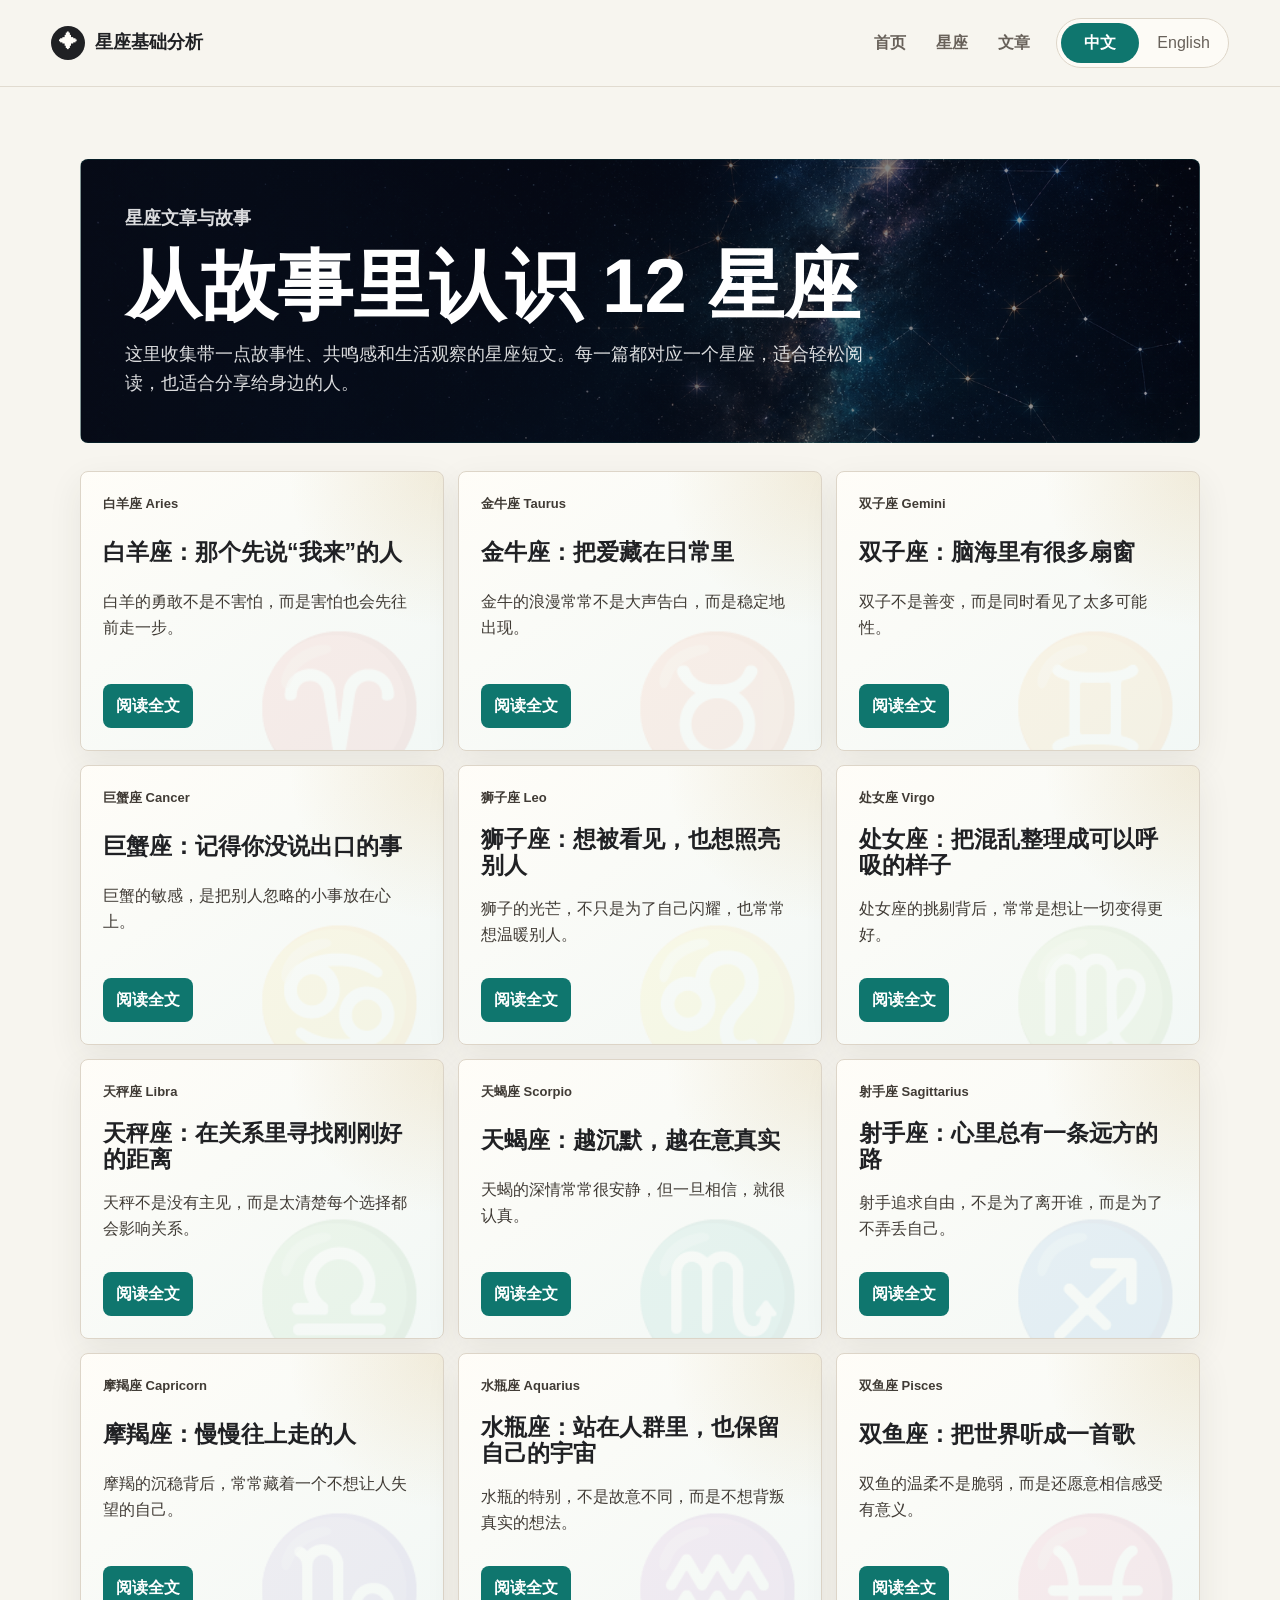
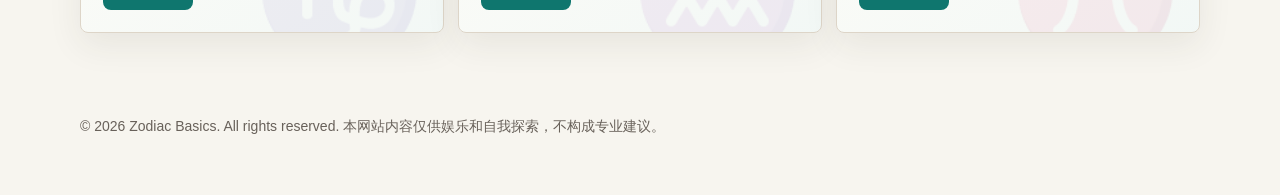
==== articles.html @ 5f8f8c0f "Add zodiac story articles page" ====
<!doctype html>
<html lang="zh-CN">
  <head>
    <meta charset="utf-8">
    <meta name="viewport" content="width=device-width, initial-scale=1">
    <title>星座文章与故事 | Zodiac Articles</title>
    <meta
      name="description"
      content="阅读关于 12 星座的短文、故事和性格观察，轻松认识自己和身边的人。"
    >
    <!-- Google tag (gtag.js) -->
    <script async src="https://www.googletagmanager.com/gtag/js?id=G-V8E2GJHRS3"></script>
    <script>
      window.dataLayer = window.dataLayer || [];
      window.gtag = function(){window.dataLayer.push(arguments);};
      gtag("js", new Date());
      gtag("config", "G-V8E2GJHRS3");
    </script>
    <link rel="stylesheet" href="styles.css?v=20260525-1">
  </head>
  <body>
    <header class="site-header">
      <a class="brand" href="index.html" aria-label="Zodiac Basics home">
        <span class="brand-mark">✦</span>
        <span>星座基础分析</span>
      </a>
      <div class="header-actions">
        <nav class="site-nav" aria-label="Main navigation">
          <a href="index.html">首页</a>
          <a href="index.html#zodiac">星座</a>
          <a href="articles.html" aria-current="page">文章</a>
        </nav>
        <div class="language-switch" aria-label="Language switch">
          <button class="lang-button active" type="button" data-article-lang="zh">中文</button>
          <button class="lang-button" type="button" data-article-lang="en">English</button>
        </div>
      </div>
    </header>

    <main class="articles-page">
      <section class="articles-hero">
        <p class="eyebrow" data-article-i18n="eyebrow">星座文章与故事</p>
        <h1 data-article-i18n="title">从故事里认识 12 星座</h1>
        <p data-article-i18n="intro">
          这里会慢慢收集星座短文、关系观察和生活故事。先从几篇轻量内容开始，让网站更有阅读价值。
        </p>
      </section>

      <section class="article-grid" id="article-grid" aria-label="Zodiac articles"></section>

      <section class="article-reader" id="article-reader" hidden>
        <button type="button" class="modal-close article-close" id="article-close" aria-label="Close article">×</button>
        <p class="eyebrow" id="reader-tag">Zodiac Story</p>
        <h2 id="reader-title"></h2>
        <div id="reader-body"></div>
      </section>
    </main>

    <footer class="site-footer">
      <p>© 2026 Zodiac Basics. All rights reserved. 本网站内容仅供娱乐和自我探索，不构成专业建议。</p>
    </footer>

    <script src="articles.js?v=20260525-1"></script>
  </body>
</html>
---- styles.css ----
:root {
  color-scheme: light;
  --bg: #f7f5ef;
  --ink: #202124;
  --muted: #68615a;
  --line: #ddd5c8;
  --paper: #fffdf8;
  --accent: #0f766e;
  --accent-strong: #0b5f59;
  --gold: #bf8f2f;
  --rose: #b85d68;
  --shadow: 0 18px 48px rgba(52, 45, 36, 0.12);
}

* {
  box-sizing: border-box;
}

html {
  scroll-behavior: smooth;
}

body {
  margin: 0;
  min-height: 100vh;
  background: #f7f5ef;
  color: var(--ink);
  font-family: Arial, "Noto Sans SC", "Microsoft YaHei", sans-serif;
  line-height: 1.6;
}

body.modal-open {
  overflow: hidden;
}

.site-header {
  position: sticky;
  top: 0;
  z-index: 5;
  display: flex;
  align-items: center;
  justify-content: space-between;
  gap: 16px;
  padding: 18px clamp(18px, 4vw, 56px);
  background: rgba(247, 245, 239, 0.86);
  border-bottom: 1px solid rgba(221, 213, 200, 0.8);
  backdrop-filter: blur(16px);
}

.brand {
  display: inline-flex;
  align-items: center;
  gap: 10px;
  color: var(--ink);
  font-size: 18px;
  font-weight: 800;
  text-decoration: none;
}

.brand-mark {
  display: grid;
  width: 34px;
  height: 34px;
  place-items: center;
  border-radius: 50%;
  background: var(--ink);
  color: #fffdf8;
}

.header-actions {
  display: flex;
  align-items: center;
  gap: 14px;
}

.site-nav {
  display: inline-flex;
  align-items: center;
  gap: 6px;
}

.site-nav a {
  min-height: 38px;
  padding: 8px 12px;
  border-radius: 999px;
  color: var(--muted);
  font-weight: 700;
  text-decoration: none;
}

.site-nav a:hover {
  background: rgba(15, 118, 110, 0.1);
  color: var(--accent-strong);
}

.language-switch {
  display: inline-flex;
  gap: 4px;
  padding: 4px;
  border: 1px solid var(--line);
  border-radius: 999px;
  background: rgba(255, 253, 248, 0.8);
}

.lang-button,
.unlock-button,
.zodiac-card {
  font: inherit;
}

.lang-button {
  min-width: 78px;
  min-height: 38px;
  padding: 7px 14px;
  border: 0;
  border-radius: 999px;
  background: transparent;
  color: var(--muted);
  cursor: pointer;
}

.lang-button.active {
  background: var(--accent);
  color: white;
  font-weight: 700;
}

main {
  width: 100%;
  margin: 0;
}

.welcome {
  position: relative;
  display: grid;
  grid-template-columns: minmax(0, 1fr) minmax(230px, 320px);
  gap: clamp(22px, 5vw, 60px);
  align-items: end;
  min-height: calc(100vh - 132px);
  padding: clamp(54px, 8vw, 92px) max(18px, calc((100vw - 1120px) / 2)) 44px;
  overflow: hidden;
  background:
    linear-gradient(90deg, rgba(8, 12, 24, 0.84) 0%, rgba(8, 12, 24, 0.62) 42%, rgba(8, 12, 24, 0.22) 100%),
    linear-gradient(180deg, rgba(8, 12, 24, 0.12) 0%, rgba(8, 12, 24, 0.75) 100%),
    url("assets/hero-stars.png") center / cover no-repeat;
  color: white;
}

.welcome::after {
  position: absolute;
  right: 0;
  bottom: 0;
  left: 0;
  height: 34%;
  background: linear-gradient(180deg, transparent, rgba(247, 245, 239, 0.2));
  content: "";
  pointer-events: none;
}

.welcome-copy,
.time-panel {
  position: relative;
  z-index: 1;
}

.welcome-copy h1 {
  max-width: 820px;
  color: white;
  text-shadow: 0 16px 40px rgba(0, 0, 0, 0.42);
}

.welcome .eyebrow,
.welcome .hero-text {
  color: rgba(255, 255, 255, 0.86);
}

.welcome-actions {
  display: flex;
  flex-wrap: wrap;
  gap: 10px;
  margin-top: 28px;
}

.primary-link,
.secondary-link {
  display: inline-flex;
  align-items: center;
  justify-content: center;
  min-height: 46px;
  padding: 11px 16px;
  border-radius: 8px;
  font-weight: 800;
  text-decoration: none;
}

.primary-link {
  background: var(--accent);
  color: white;
}

.primary-link:hover {
  background: var(--accent-strong);
}

.secondary-link {
  border: 1px solid rgba(255, 255, 255, 0.32);
  background: rgba(255, 255, 255, 0.14);
  color: white;
  backdrop-filter: blur(10px);
}

.secondary-link:hover {
  border-color: rgba(255, 255, 255, 0.64);
  background: rgba(255, 255, 255, 0.2);
}

.time-panel {
  display: grid;
  gap: 4px;
  padding: 22px;
  border: 1px solid rgba(255, 255, 255, 0.24);
  border-radius: 8px;
  background: rgba(8, 12, 24, 0.48);
  box-shadow: 0 20px 58px rgba(0, 0, 0, 0.24);
  backdrop-filter: blur(14px);
}

.time-panel strong {
  font-size: 20px;
}

.time-panel span {
  color: #f7df9c;
  font-size: 34px;
  font-weight: 900;
  line-height: 1.1;
}

.hero {
  width: min(1120px, calc(100% - 36px));
  margin: 0 auto;
  display: grid;
  grid-template-columns: minmax(0, 1.05fr) minmax(280px, 0.95fr);
  gap: clamp(28px, 5vw, 72px);
  align-items: center;
  min-height: 470px;
  padding: clamp(42px, 7vw, 84px) 0 38px;
}

.eyebrow {
  margin: 0 0 8px;
  color: var(--accent-strong);
  font-size: 13px;
  font-weight: 800;
  letter-spacing: 0;
  text-transform: uppercase;
}

h1,
h2,
p {
  overflow-wrap: anywhere;
}

h1 {
  max-width: 760px;
  margin: 0;
  font-size: clamp(42px, 7vw, 76px);
  line-height: 1.05;
  letter-spacing: 0;
}

h2 {
  margin: 0;
  font-size: clamp(28px, 4vw, 44px);
  line-height: 1.15;
  letter-spacing: 0;
}

.hero-text {
  max-width: 630px;
  margin: 22px 0 0;
  color: var(--muted);
  font-size: 18px;
}

.sky-visual {
  position: relative;
  min-height: 330px;
  overflow: hidden;
  border: 1px solid rgba(15, 118, 110, 0.18);
  border-radius: 8px;
  background:
    linear-gradient(145deg, rgba(32, 33, 36, 0.94), rgba(15, 72, 79, 0.9)),
    #202124;
  box-shadow: var(--shadow);
}

.moon {
  position: absolute;
  right: 20%;
  top: 26%;
  width: 112px;
  height: 112px;
  border-radius: 50%;
  background:
    radial-gradient(circle at 36% 32%, #fff7d8 0 8%, transparent 9%),
    radial-gradient(circle at 66% 60%, rgba(120, 108, 90, 0.3) 0 10%, transparent 11%),
    #f7df9c;
  box-shadow: 0 0 48px rgba(247, 223, 156, 0.38);
}

.orbit {
  position: absolute;
  left: 12%;
  bottom: 14%;
  width: 76%;
  height: 46%;
  border: 1px solid rgba(255, 253, 248, 0.24);
  border-radius: 50%;
  transform: rotate(-16deg);
}

.star {
  position: absolute;
  width: 6px;
  height: 6px;
  border-radius: 50%;
  background: #fffdf8;
  box-shadow: 0 0 18px rgba(255, 253, 248, 0.9);
}

.s1 { left: 18%; top: 24%; }
.s2 { left: 32%; top: 58%; }
.s3 { right: 22%; bottom: 22%; }
.s4 { right: 38%; top: 16%; }

.zodiac-section,
.analysis-section {
  width: min(1120px, calc(100% - 36px));
  margin: 0 auto;
  padding: 34px 0;
}

.section-heading {
  display: flex;
  align-items: end;
  justify-content: space-between;
  gap: 18px;
  margin-bottom: 20px;
}

.zodiac-grid {
  display: grid;
  grid-template-columns: repeat(4, minmax(0, 1fr));
  gap: 12px;
}

.zodiac-card {
  display: grid;
  grid-template-columns: auto 1fr;
  align-items: center;
  gap: 12px;
  min-height: 96px;
  padding: 16px;
  border: 1px solid var(--line);
  border-radius: 8px;
  background: rgba(255, 253, 248, 0.82);
  color: var(--ink);
  text-align: left;
  cursor: pointer;
  box-shadow: 0 10px 28px rgba(52, 45, 36, 0.06);
}

.zodiac-card:hover,
.zodiac-card.active {
  border-color: rgba(15, 118, 110, 0.45);
  box-shadow: 0 14px 34px rgba(15, 118, 110, 0.14);
  transform: translateY(-1px);
}

.symbol {
  display: grid;
  width: 48px;
  height: 48px;
  place-items: center;
  border-radius: 50%;
  background: #202124;
  color: #f7df9c;
  font-size: 28px;
}

.card-name {
  display: block;
  font-weight: 800;
}

.card-date {
  display: block;
  color: var(--muted);
  font-size: 13px;
}

.analysis-panel {
  position: relative;
  overflow: hidden;
  display: grid;
  gap: 14px;
  padding: clamp(22px, 4vw, 36px);
  border: 1px solid var(--line);
  border-radius: 8px;
  background:
    radial-gradient(circle at 86% 16%, rgba(191, 143, 47, 0.18), transparent 28%),
    radial-gradient(circle at 12% 92%, rgba(15, 118, 110, 0.14), transparent 34%),
    linear-gradient(135deg, rgba(255, 253, 248, 0.98), rgba(244, 250, 248, 0.94));
  box-shadow: var(--shadow);
}

.analysis-panel::before {
  position: absolute;
  top: 50%;
  right: clamp(14px, 6vw, 72px);
  z-index: 0;
  color: rgba(15, 118, 110, 0.08);
  content: var(--sign-symbol, "♈");
  font-family: Arial, "Noto Sans Symbols", sans-serif;
  font-size: clamp(150px, 26vw, 320px);
  font-weight: 900;
  line-height: 1;
  pointer-events: none;
  transform: translateY(-50%) rotate(-8deg);
}

.analysis-panel > * {
  position: relative;
  z-index: 1;
}

.date-range {
  margin: 0;
  color: var(--gold);
  font-weight: 800;
}

.analysis-text {
  max-width: 860px;
  margin: 0;
  color: #403b35;
  font-size: 18px;
}

.celebrity-row {
  display: flex;
  flex-wrap: wrap;
  gap: 8px 12px;
  align-items: center;
  padding-top: 6px;
  color: var(--muted);
}

.celebrity-row span {
  font-size: 14px;
  font-weight: 800;
}

.celebrity-row strong {
  color: var(--ink);
}

.unlock-button {
  width: fit-content;
  min-height: 48px;
  margin-top: 8px;
  padding: 12px 18px;
  border: 0;
  border-radius: 8px;
  background: var(--rose);
  color: white;
  font-weight: 800;
  cursor: pointer;
}

.unlock-button:hover {
  background: #9f4c57;
}

.modal-backdrop {
  position: fixed;
  inset: 0;
  z-index: 20;
  display: grid;
  place-items: center;
  padding: 18px;
  background: rgba(8, 12, 24, 0.64);
  backdrop-filter: blur(10px);
}

.modal-backdrop[hidden] {
  display: none;
}

.premium-modal {
  position: relative;
  width: min(560px, 100%);
  max-height: calc(100vh - 36px);
  overflow: auto;
  padding: clamp(24px, 4vw, 34px);
  border: 1px solid rgba(255, 255, 255, 0.28);
  border-radius: 8px;
  background:
    radial-gradient(circle at 90% 0%, rgba(191, 143, 47, 0.2), transparent 30%),
    linear-gradient(145deg, #fffdf8, #f2f8f6);
  box-shadow: 0 24px 80px rgba(0, 0, 0, 0.32);
}

.modal-close {
  position: absolute;
  top: 14px;
  right: 14px;
  display: grid;
  width: 38px;
  height: 38px;
  place-items: center;
  border: 1px solid var(--line);
  border-radius: 50%;
  background: rgba(255, 253, 248, 0.86);
  color: var(--ink);
  cursor: pointer;
  font: inherit;
  font-size: 24px;
  line-height: 1;
}

.premium-price {
  width: fit-content;
  margin: 14px 0 0;
  padding: 7px 12px;
  border-radius: 999px;
  background: rgba(191, 143, 47, 0.14);
  color: #8a651c;
  font-weight: 900;
}

.premium-copy {
  margin: 18px 0 0;
  color: #403b35;
  font-size: 17px;
}

.premium-list {
  display: grid;
  grid-template-columns: repeat(2, minmax(0, 1fr));
  gap: 10px;
  margin: 18px 0 0;
  padding: 0;
  list-style: none;
}

.premium-list li {
  min-height: 44px;
  padding: 10px 12px;
  border: 1px solid var(--line);
  border-radius: 8px;
  background: rgba(255, 255, 255, 0.62);
  font-weight: 800;
}

.premium-interest-button {
  width: 100%;
  min-height: 50px;
  margin-top: 20px;
  border: 0;
  border-radius: 8px;
  background: var(--accent);
  color: white;
  cursor: pointer;
  font: inherit;
  font-weight: 900;
}

.premium-interest-button:hover {
  background: var(--accent-strong);
}

.microcopy {
  margin: 0;
  color: var(--muted);
  font-size: 14px;
}

.site-footer {
  width: min(1120px, calc(100% - 36px));
  margin: 0 auto;
  padding: 30px 0 44px;
  color: var(--muted);
  font-size: 14px;
}

.articles-page {
  width: min(1120px, calc(100% - 36px));
  margin: 0 auto;
  padding: clamp(34px, 6vw, 72px) 0 38px;
}

.articles-hero {
  display: grid;
  gap: 14px;
  margin-bottom: 28px;
  padding: clamp(24px, 5vw, 44px);
  overflow: hidden;
  border: 1px solid rgba(15, 118, 110, 0.18);
  border-radius: 8px;
  background:
    linear-gradient(90deg, rgba(8, 12, 24, 0.82), rgba(8, 12, 24, 0.38)),
    url("assets/hero-stars.png") center / cover no-repeat;
  color: white;
}

.articles-hero .eyebrow,
.articles-hero p {
  color: rgba(255, 255, 255, 0.86);
}

.articles-hero h1 {
  max-width: 820px;
  color: white;
}

.articles-hero p {
  max-width: 760px;
  margin: 0;
  font-size: 18px;
}

.article-grid {
  display: grid;
  grid-template-columns: repeat(3, minmax(0, 1fr));
  gap: 14px;
}

.article-card {
  position: relative;
  display: grid;
  gap: 10px;
  min-height: 280px;
  overflow: hidden;
  padding: 22px;
  border: 1px solid var(--line);
  border-radius: 8px;
  background:
    radial-gradient(circle at 100% 0%, rgba(191, 143, 47, 0.14), transparent 34%),
    linear-gradient(145deg, rgba(255, 253, 248, 0.98), rgba(242, 248, 246, 0.94));
  box-shadow: 0 12px 34px rgba(52, 45, 36, 0.08);
}

.article-symbol {
  position: absolute;
  right: 16px;
  bottom: -28px;
  color: rgba(15, 118, 110, 0.08);
  font-size: 140px;
  font-weight: 900;
  line-height: 1;
  pointer-events: none;
}

.article-tag {
  margin: 0;
  color: var(--gold);
  font-size: 13px;
  font-weight: 900;
}

.article-card h2 {
  margin: 0;
  font-size: 23px;
}

.article-card p {
  margin: 0;
  color: #403b35;
}

.read-button {
  width: fit-content;
  min-height: 42px;
  align-self: end;
  margin-top: 6px;
  padding: 9px 13px;
  border: 0;
  border-radius: 8px;
  background: var(--accent);
  color: white;
  cursor: pointer;
  font: inherit;
  font-weight: 800;
}

.read-button:hover {
  background: var(--accent-strong);
}

.article-reader {
  position: relative;
  margin-top: 18px;
  padding: clamp(24px, 5vw, 42px);
  border: 1px solid var(--line);
  border-radius: 8px;
  background: var(--paper);
  box-shadow: var(--shadow);
}

.article-reader h2 {
  max-width: 860px;
  margin-bottom: 18px;
}

.article-reader p {
  max-width: 820px;
  margin: 0 0 16px;
  color: #403b35;
  font-size: 18px;
}

.article-close {
  top: 18px;
  right: 18px;
}

@media (max-width: 860px) {
  .welcome,
  .hero {
    grid-template-columns: 1fr;
    min-height: auto;
  }

  .sky-visual {
    min-height: 260px;
  }

  .zodiac-grid {
    grid-template-columns: repeat(2, minmax(0, 1fr));
  }

  .article-grid {
    grid-template-columns: repeat(2, minmax(0, 1fr));
  }
}

@media (max-width: 560px) {
  .site-header {
    align-items: flex-start;
    flex-direction: column;
  }

  .header-actions,
  .site-nav {
    width: 100%;
  }

  .site-nav a {
    flex: 1;
    text-align: center;
  }

  .language-switch,
  .lang-button {
    width: 100%;
  }

  .zodiac-grid {
    grid-template-columns: 1fr;
  }

  .unlock-button {
    width: 100%;
  }

  .premium-list {
    grid-template-columns: 1fr;
  }

  .article-grid {
    grid-template-columns: 1fr;
  }

  .article-card {
    min-height: auto;
  }
}
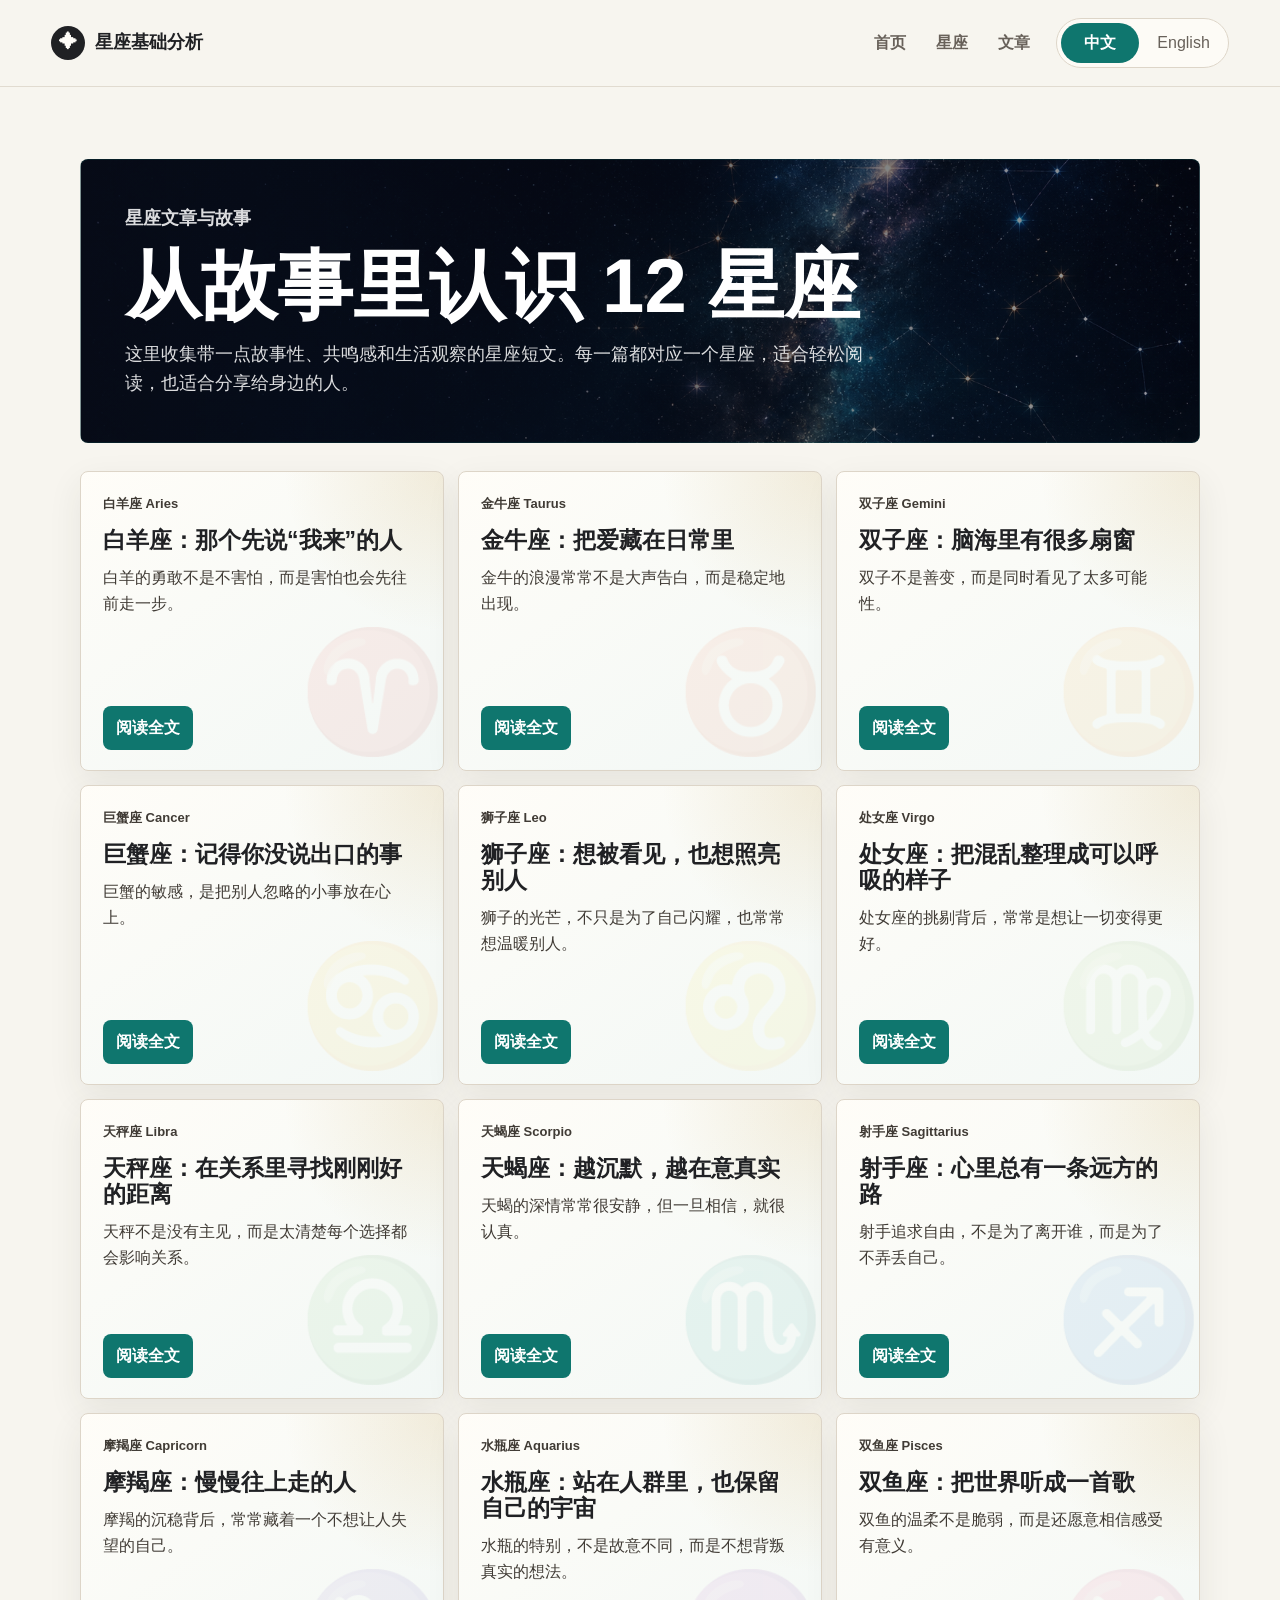
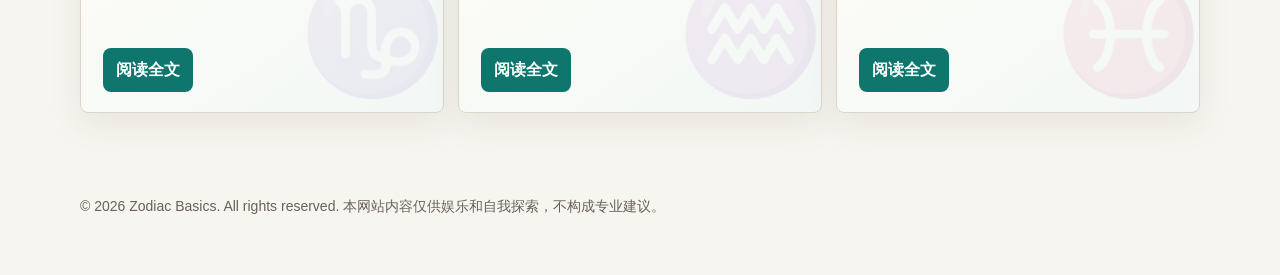
==== commit 03e3593d: "Align article zodiac symbols" ====
--- a/articles.html
+++ b/articles.html
@@ -16,7 +16,7 @@
       gtag("js", new Date());
       gtag("config", "G-V8E2GJHRS3");
     </script>
-    <link rel="stylesheet" href="styles.css?v=20260525-1">
+    <link rel="stylesheet" href="styles.css?v=20260525-2">
   </head>
   <body>
     <header class="site-header">
--- a/styles.css
+++ b/styles.css
@@ -234,6 +234,43 @@
   font-size: 34px;
   font-weight: 900;
   line-height: 1.1;
+}
+
+.time-panel small {
+  width: fit-content;
+  margin-top: 4px;
+  padding: 5px 9px;
+  border: 1px solid rgba(255, 255, 255, 0.18);
+  border-radius: 999px;
+  color: rgba(255, 255, 255, 0.8);
+  font-weight: 800;
+}
+
+.content-band {
+  display: grid;
+  grid-template-columns: minmax(0, 1fr) auto;
+  gap: 18px;
+  align-items: center;
+  width: min(1120px, calc(100% - 36px));
+  margin: 28px auto 0;
+  padding: clamp(20px, 4vw, 30px);
+  border: 1px solid rgba(15, 118, 110, 0.18);
+  border-radius: 8px;
+  background:
+    radial-gradient(circle at 96% 16%, rgba(191, 143, 47, 0.16), transparent 24%),
+    linear-gradient(135deg, rgba(255, 253, 248, 0.98), rgba(238, 244, 242, 0.92));
+  box-shadow: 0 12px 34px rgba(52, 45, 36, 0.08);
+}
+
+.content-band h2 {
+  font-size: clamp(26px, 3.6vw, 40px);
+}
+
+.content-band p:not(.eyebrow) {
+  max-width: 720px;
+  margin: 10px 0 0;
+  color: var(--muted);
+  font-size: 17px;
 }
 
 .hero {
@@ -641,10 +678,11 @@
 .article-card {
   position: relative;
   display: grid;
-  gap: 10px;
-  min-height: 280px;
+  grid-template-rows: auto auto 1fr auto;
+  gap: 12px;
+  min-height: 300px;
   overflow: hidden;
-  padding: 22px;
+  padding: 22px 22px 20px;
   border: 1px solid var(--line);
   border-radius: 8px;
   background:
@@ -655,13 +693,18 @@
 
 .article-symbol {
   position: absolute;
-  right: 16px;
-  bottom: -28px;
+  right: 18px;
+  bottom: 16px;
+  display: grid;
+  width: 126px;
+  height: 126px;
+  place-items: center;
   color: rgba(15, 118, 110, 0.08);
-  font-size: 140px;
+  font-size: 118px;
   font-weight: 900;
   line-height: 1;
   pointer-events: none;
+  transform: none;
 }
 
 .article-tag {
@@ -682,6 +725,8 @@
 }
 
 .read-button {
+  position: relative;
+  z-index: 1;
   width: fit-content;
   min-height: 42px;
   align-self: end;
@@ -745,6 +790,14 @@
   .article-grid {
     grid-template-columns: repeat(2, minmax(0, 1fr));
   }
+
+  .content-band {
+    grid-template-columns: 1fr;
+  }
+
+  .content-band .primary-link {
+    width: fit-content;
+  }
 }
 
 @media (max-width: 560px) {
@@ -785,6 +838,10 @@
   }
 
   .article-card {
-    min-height: auto;
-  }
-}
+    min-height: 260px;
+  }
+
+  .content-band .primary-link {
+    width: 100%;
+  }
+}
